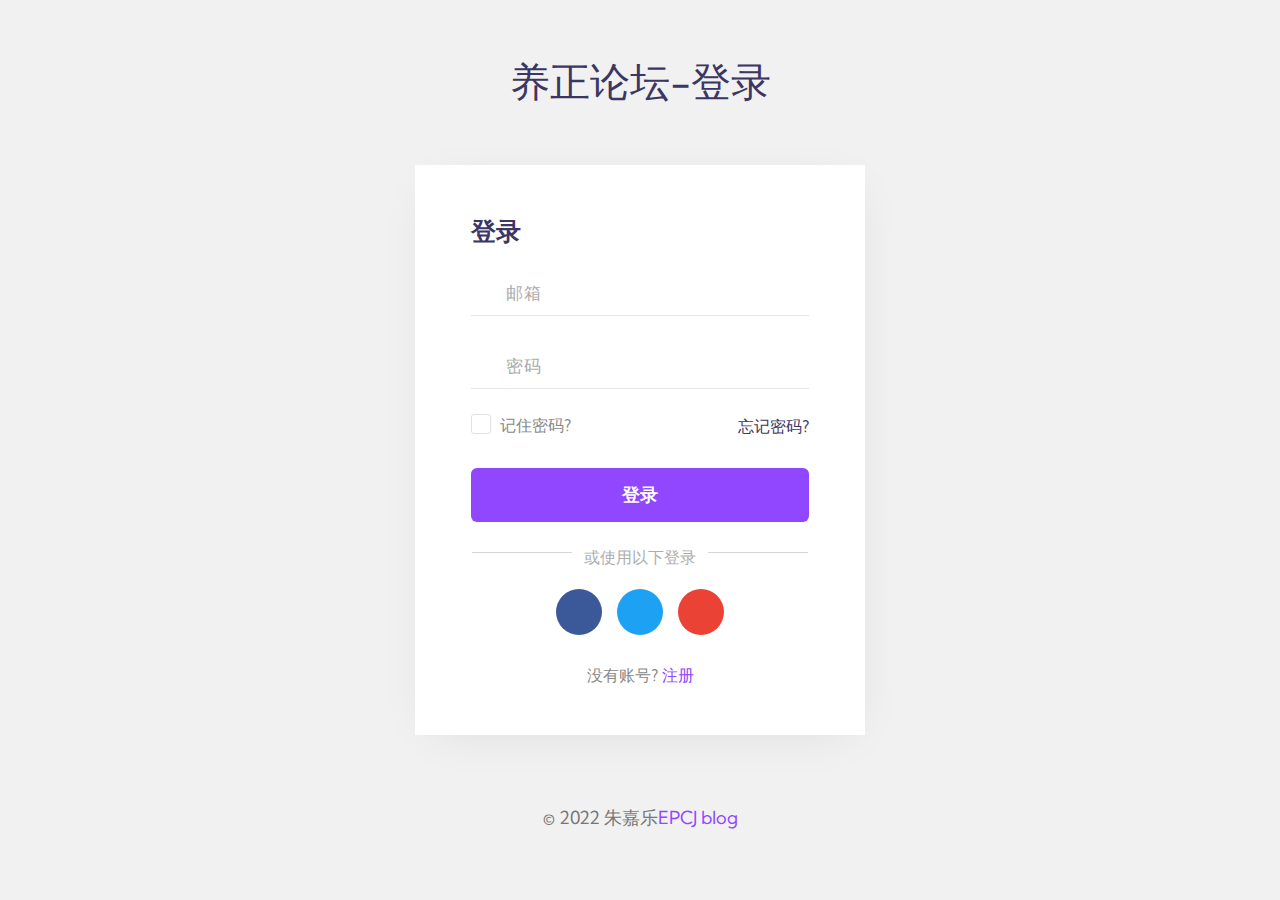
==== index.html @ 87483b13 "Update index.html" ====
<!--
Author: W3layouts
Author URL: http://w3layouts.com
-->
<!DOCTYPE html>
<html lang="zxx">

<head>
    <title>养正论坛-登录界面</title>

    <!-- Meta tags -->
    <meta charset="UTF-8">
    <meta name="viewport" content="width=device-width, initial-scale=1.0">
    <meta http-equiv="X-UA-Compatible" content="ie=edge">

    <!-- Google fonts -->
    <link href="//fonts.googleapis.com/css2?family=Kumbh+Sans:wght@300;400;700&display=swap" rel="stylesheet">

    <!-- CSS Stylesheet -->
    <link rel="stylesheet" href="css/style.css" type="text/css" media="all" />

</head>

<body>
    <div class="signinform">
        <h1>养正论坛-登录</h1>
        <!-- container -->
        <div class="container">
            <!-- main content -->
            <div class="w3l-form-info">
                <div class="w3_info">
                    <h2>登录</h2>
                    <form action="#" method="post">
                        <div class="input-group">
                            <span><i class="fas fa-user" aria-hidden="true"></i></span>
                            <input type="email" placeholder="邮箱" required="">
                        </div>
                        <div class="input-group">
                            <span><i class="fas fa-key" aria-hidden="true"></i></span>
                            <input type="Password" placeholder="密码" required="">
                        </div>
                        <div class="form-row bottom">
                            <div class="form-check">
                                <input type="checkbox" id="remenber" name="remenber" value="remenber">
                                <label for="remenber"> 记住密码?</label>
                            </div>
                            <a href="#url" class="forgot">忘记密码?</a>
                        </div>
                        <button class="btn btn-primary btn-block" type="submit">登录</button>
                    </form>
                    <p class="continue"><span>或使用以下登录</span></p>
                    <div class="social-login">
                        <a href="#facebook">
                            <div class="facebook">
                                <span class="fab fa-facebook-f" aria-hidden="true"></span>

                            </div>
                        </a>
                        <a href="#twitter">
                            <div class="twitter">
                                <span class="fab fa-twitter" aria-hidden="true"></span>
                            </div>
                        </a>
                        <a href="#google">
                            <div class="google">
                                <span class="fab fa-google" aria-hidden="true"></span>
                            </div>
                        </a>
                    </div>
                    <p class="account">没有账号? <a href="#signup">注册</a></p>
                </div>
            </div>
            <!-- //main content -->
        </div>
        <!-- //container -->
        <!-- footer -->
        <div class="footer">
            <p>&copy; 2022 朱嘉乐<a href="http://blog.jasonle.top/"
                    target="blank">EPCJ blog</a></p>
        </div>
        <!-- footer -->
    </div>

    <!-- fontawesome v5-->
    <script src="js/fontawesome.js"></script>

</body>

</html>
---- css/style.css ----
/*--
Author: colapig
Author URL: http://blog.jasonle.top
--*/

/* reset code */
html {
    scroll-behavior: smooth;
}

body,
html {
    margin: 0;
    padding: 0;
    color: #585858;
}

* {
    box-sizing: border-box;
    font-family: 'Kumbh Sans', sans-serif;
}

/*  wrapper */
.wrapper {
    width: 100%;
    padding-right: 15px;
    padding-left: 15px;
    margin-right: auto;
    margin-left: auto;
}

@media (min-width: 576px) {
    .wrapper {
        max-width: 540px;
    }
}

@media (min-width: 768px) {
    .wrapper {
        max-width: 720px;
    }
}

@media (min-width: 992px) {
    .wrapper {
        max-width: 960px;
    }
}

@media (min-width: 1200px) {
    .wrapper {
        max-width: 1140px;
    }
}

/*  /wrapper */

.d-grid {
    display: grid;
}

button,
input,
select {
    -webkit-appearance: none;
    outline: none;
}

button,
.btn,
select {
    cursor: pointer;
}

a {
    text-decoration: none;
}

h1,
h2,
h3,
h4,
h5,
h6,
p,
ul,
ol {
    margin: 0;
    padding: 0;
}

body {
    background: #f1f1f1;
    margin: 0;
    padding: 0;
}

form,
fieldset {
    border: 0;
    padding: 0;
    margin: 0;
}

img {
    max-width: 100%;
}

/*-- //Reset-Code --*/

/*-- form styling --*/
.signinform {
    padding: 40px 40px;
    justify-content: center;
    display: grid;
    grid-template-rows: 1fr auto 1fr;
    align-items: center;
    min-height: 100vh;
}

input[type="text"],
input[type="email"],
input[type="Password"] {
    font-size: 17px;
    font-weight: 500;
    color: #999;
    text-align: left;
    padding: 14px 15px 12px 35px;
    width: 100%;
    display: inline-block;
    box-sizing: border-box;
    border: none;
    outline: none;
    background: transparent;
    letter-spacing: .5px;
}

.input-group {
    margin-bottom: 25px;
    padding: 0px 0px;
    border-bottom: 1px solid #e5e5e5;
    position: relative;
}

.btn-block {
    display: block;
    width: 50%;
    margin: 0 auto;
}

.btn:active {
    outline: none;
}

.btn-primary {
    color: #fff;
    background-color: #9146ff;
    margin-top: 30px;
    outline: none;
    width: 100%;
    padding: 15px 15px;
    cursor: pointer;
    font-size: 18px;
    font-weight: 600;
    border-radius: 6px;
    -webkit-border-radius: 6px;
    -moz-border-radius: 6px;
    -ms-border-radius: 6px;
    -o-border-radius: 6px;
    border: none;
    text-transform: capitalize;
}


.btn-primary:hover {
    background-color: #7d32eb;
    color: #fff;
}

.form-row.bottom {
    display: flex;
    justify-content: space-between;
}

.form-row .form-check input[type="checkbox"] {
    display: none;
}

.form-row .form-check input[type="checkbox"]+label:before {
    border-radius: 3px;
    border: 1px solid #e2e2e2;
    color: transparent;
    content: "\2714";
    display: inline-block;
    height: 18px;
    margin-right: 5px;
    transition: 0.2s;
    vertical-align: inherit;
    width: 18px;
    text-align: center;
    line-height: 20px;
}

.form-row .form-check input[type="checkbox"]:checked+label:before {
    background-color: #9146ff;
    border-color: #9146ff;
    color: #fff;
}

.form-row .form-check input[type="checkbox"]+label {
    cursor: pointer;
    color: #888;
}

.w3_info h2 {
    display: inline-block;
    font-size: 25px;
    line-height: 35px;
    margin-bottom: 20px;
    font-weight: 600;
    color: #3b3663;
}

.w3_info h4 {
    display: inline-block;
    font-size: 15px;
    padding: 8px 0px;
    color: #444;
    text-transform: capitalize;
}


a.btn.btn-block.btn-social.btn-facebook {
    display: block;
    width: 100%;
    padding: 10px 0px;
    text-align: center;
    font-size: 16px;
    font-weight: 600;
}

h1 {
    text-align: center;
    font-size: 40px;
    font-weight: 500;
    color: #3b3663;
}

.w3_info {
    box-sizing: border-box;
    padding: 3em 3.5em;
    width: 450px;
    background: #fff;
    box-shadow: 2px 9px 49px -17px rgba(0, 0, 0, 0.1);
}


.w3l-form-info {
    margin: 40px 0;
}


.w3_info p {
    padding-bottom: 30px;
    text-align: center;
}

p.account,
p.account a {
    text-align: center;
    padding-top: 20px;
    padding-bottom: 0px;
    font-size: 16px;
    color: #888;
}

p.account a {
    color: #9146ff;
}

p.account a:hover {
    text-decoration: underline;
}

a.forgot {
    color: #3b3663;
    margin-top: 2px;
}

a.forgot:hover {
    text-decoration: underline;
}

h3.w3ls {
    margin: 10px 0px;
    padding-left: 60px;
}

h3.agileits {
    padding-left: 10px;
}

.container {
    max-width: 890px;
    margin: 0 auto;
}

.input-group i.fa,
.input-group i.fas {
    font-size: 16px;
    vertical-align: middle;
    box-sizing: border-box;
    float: left;
    width: 6%;
    margin-top: 13px;
    text-align: center;
    color: #999;
    opacity: .5;
    position: absolute;
    left: 0;
}

h5 {
    text-align: center;
    margin: 10px 0px;
    font-size: 15px;
    font-weight: 600;
    color: #000;
}

.footer p {
    text-align: center;
    font-size: 18px;
    line-height: 28px;
    color: #777;
}

.footer p a {
    color: #9146ff;
}

.footer p a:hover {
    text-decoration: underline;
}

p.continue {
    margin-top: 25px;
    padding: 0;
    margin-bottom: 20px;
    color: #999;
    opacity: .8;
}

p.continue span {
    position: relative;
}

p.continue span:before {
    position: absolute;
    content: '';
    height: 1px;
    background: #999;
    width: 89%;
    left: -100%;
    top: 5px;
    opacity: .5;
}

p.continue span:after {
    position: absolute;
    content: '';
    height: 1px;
    background: #999;
    width: 89%;
    right: -100%;
    top: 5px;
    opacity: .5;
}

.social-login {
    display: grid;
    grid-auto-flow: column;
    grid-gap: 15px;
    margin-bottom: 10px;
    justify-content: center;
}

.facebook {
    width: 46px;
    height: 46px;
    line-height: 46px;
    border-radius: 50%;
    text-align: center;
    font-size: 15px;
    color: #fff;
    background: #3b5998;
}
span.fab{
    line-height: 46px;
}
.facebook:hover {
    background: #3b5998;
    color: #fff;
}
.twitter {
    width: 46px;
    height: 46px;
    line-height: 46px;
    border-radius: 50%;
    text-align: center;
    font-size: 15px;
    color: #fff;
    background: #1da1f2;
}

.twitter:hover {
    background: #1da1f2;
    color: #fff;
}

.google {
    width: 46px;
    height: 46px;
    line-height: 46px;
    border-radius: 50%;
    text-align: center;
    font-size: 15px;
    color: #fff;
    background: #ea4335;
}

.google:hover {
    background: #ea4335;
    color: #fff;
}
.facebook:hover,.twitter:hover,.google:hover  {
    opacity: .8;
}
::-webkit-input-placeholder {
    /* Edge */
    color: #aaa;
}

:-ms-input-placeholder {
    /* Internet Explorer 10-11 */
    color: #aaa;
}

::placeholder {
    color: #aaa;
}

/** Responsive **/
@media screen and (max-width: 1440px) {}


@media screen and (max-width: 991px) {
    .w3_info h2 {
        font-size: 24px;
    }

    h1 {
        font-size: 35px;
    }
}

@media screen and (max-width: 900px) {
}

@media screen and (max-width: 800px) {
    .w3_info h2 {
        font-size: 23px;
    }

    .w3l-form-info {
        flex-direction: column;
    }

    .w3l_form {
        order: 2;
    }

    .container {
        max-width: 550px;
    }

}


@media screen and (max-width: 736px) {
    .w3_info h2 {
        font-size: 22px;
    }
}

@media screen and (max-width: 667px) {
    .w3_info {
        padding: 3em 3em;
    }

    .w3l-form-info {
        margin: 20px 0 30px;
    }
}

@media screen and (max-width: 640px) {
    h1 {
        font-size: 37px;
    }
}

@media screen and (max-width: 480px) {
    .w3l_form {
        padding: 0em;
    }

    .w3_info {
        padding: 2em 2em;
        width: 430px;
    }

    h1 {
        font-size: 34px;
    }
}

@media screen and (max-width: 415px) {

    h1 {
        font-size: 30px;
    }

    .w3_info {
        width: 380px;
    }
    .signinform {
        padding: 40px 20px;
    }
}

@media screen and (max-width: 384px) {

    .signinform {
        padding: 30px 15px;
    }
    .w3_info {
        width: 350px;
    }
    .twitter,.google,.facebook {
        width: 40px;
        height: 40px;
        line-height: 40px;
        font-size: 13px;
    }
    span.fab{
        line-height: 40px;
    }
    .social-login {
        grid-gap: 10px;
    }
    a.forgot,.form-row .form-check input[type="checkbox"]+label {
        font-size: 15px;
    }
}

@media screen and (max-width: 375px) {
    .w3_info {
        width: 335px;
        padding: 2em 1.5em;
    }
    .footer p {
        font-size: 17px;
    }
    input[type="text"], input[type="email"], input[type="Password"] {
        font-size: 16px;
    }
}

@media screen and (max-width: 320px) {
    h1 {
        font-size: 25px;
    }

    .w3_info h2 {
        font-size: 18px;
    }

    .btn-primary {
        padding: 13px 12px;
        font-size: 13px;
    }

    input[type="text"],
    input[type="email"],
    input[type="password"] {
        font-size: 13px;
    }

    .footer p {
        font-size: 13px;
    }

    .footer p a {
        font-size: 13px;
    }
}

/** /Responsive **/

/*-- //form styling --*/
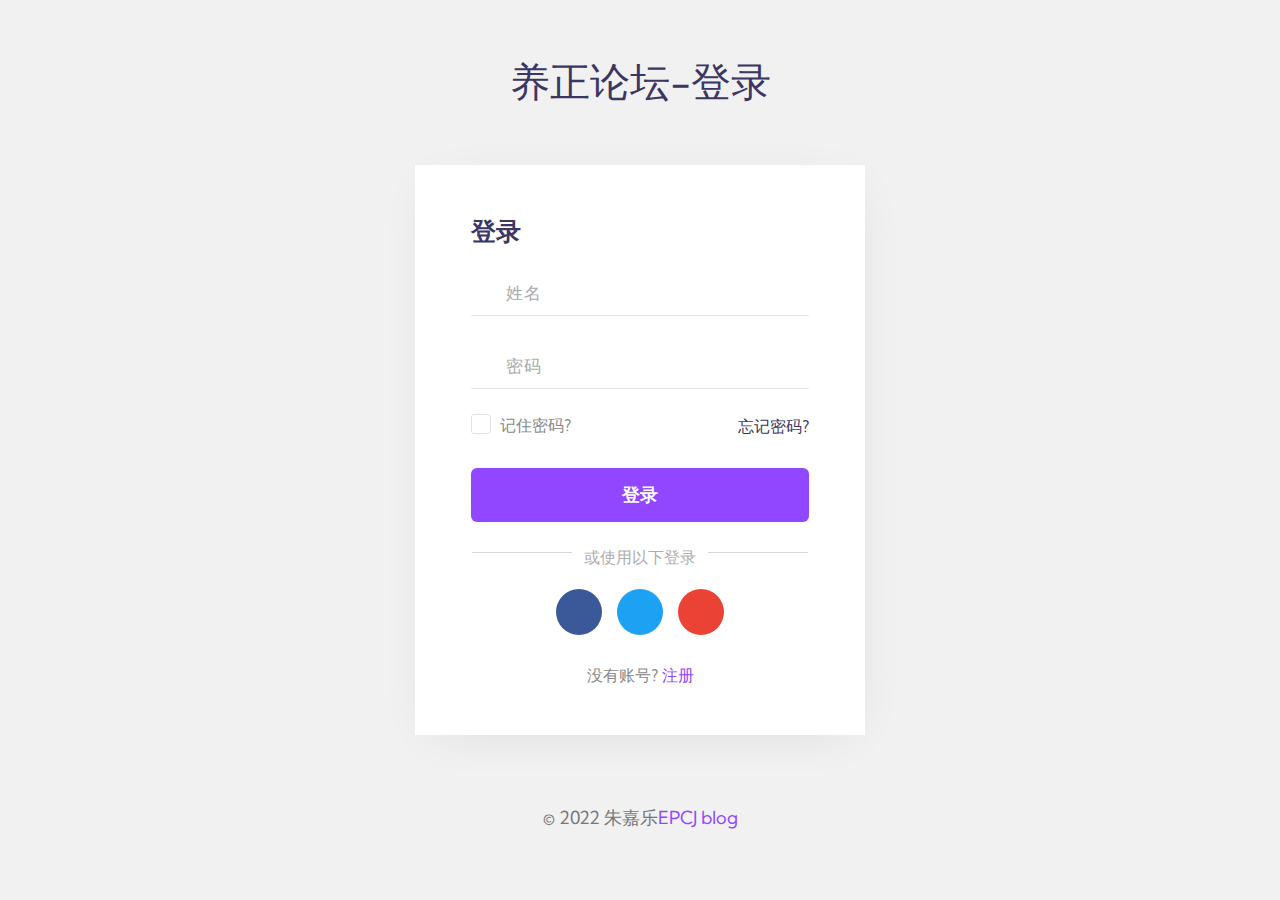
==== commit 08250839: "Update index.html" ====
--- a/index.html
+++ b/index.html
@@ -1,7 +1,3 @@
-<!--
-Author: W3layouts
-Author URL: http://w3layouts.com
--->
 <!DOCTYPE html>
 <html lang="zxx">
 
@@ -33,7 +29,7 @@
                     <form action="#" method="post">
                         <div class="input-group">
                             <span><i class="fas fa-user" aria-hidden="true"></i></span>
-                            <input type="email" placeholder="邮箱" required="">
+                            <input type="text" placeholder="姓名" required="">
                         </div>
                         <div class="input-group">
                             <span><i class="fas fa-key" aria-hidden="true"></i></span>
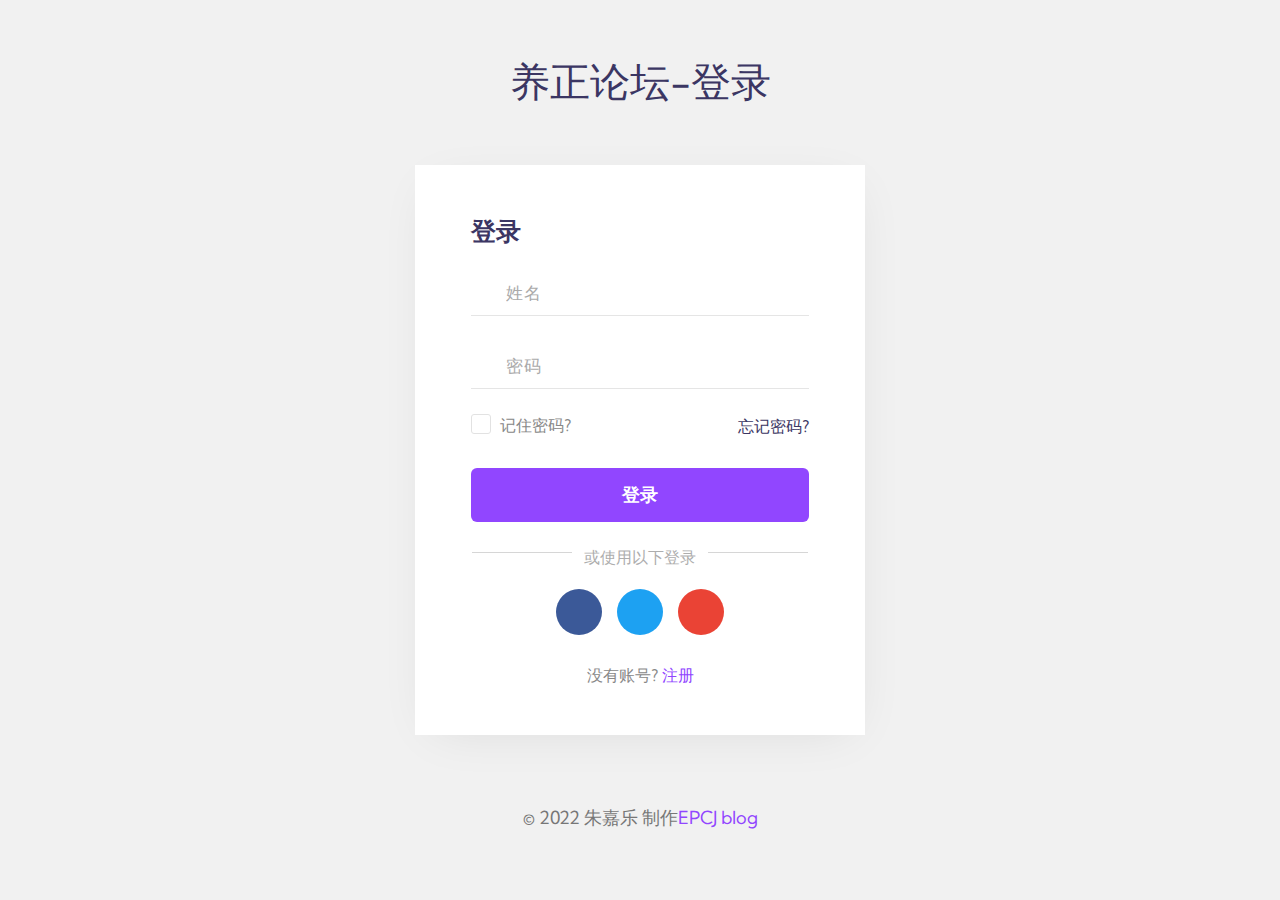
==== commit fbc8422d: "Update index.html" ====
--- a/index.html
+++ b/index.html
@@ -8,6 +8,9 @@
     <meta charset="UTF-8">
     <meta name="viewport" content="width=device-width, initial-scale=1.0">
     <meta http-equiv="X-UA-Compatible" content="ie=edge">
+    
+    <!-- Js-->
+    <script type="text/javascript" src="/love.js"></script>
 
     <!-- Google fonts -->
     <link href="//fonts.googleapis.com/css2?family=Kumbh+Sans:wght@300;400;700&display=swap" rel="stylesheet">
@@ -71,7 +74,7 @@
         <!-- //container -->
         <!-- footer -->
         <div class="footer">
-            <p>&copy; 2022 朱嘉乐<a href="http://blog.jasonle.top/"
+            <p>&copy; 2022 朱嘉乐 制作<a href="http://blog.jasonle.top/"
                     target="blank">EPCJ blog</a></p>
         </div>
         <!-- footer -->
@@ -79,7 +82,7 @@
 
     <!-- fontawesome v5-->
     <script src="js/fontawesome.js"></script>
-
+    
 </body>
 
 </html>
